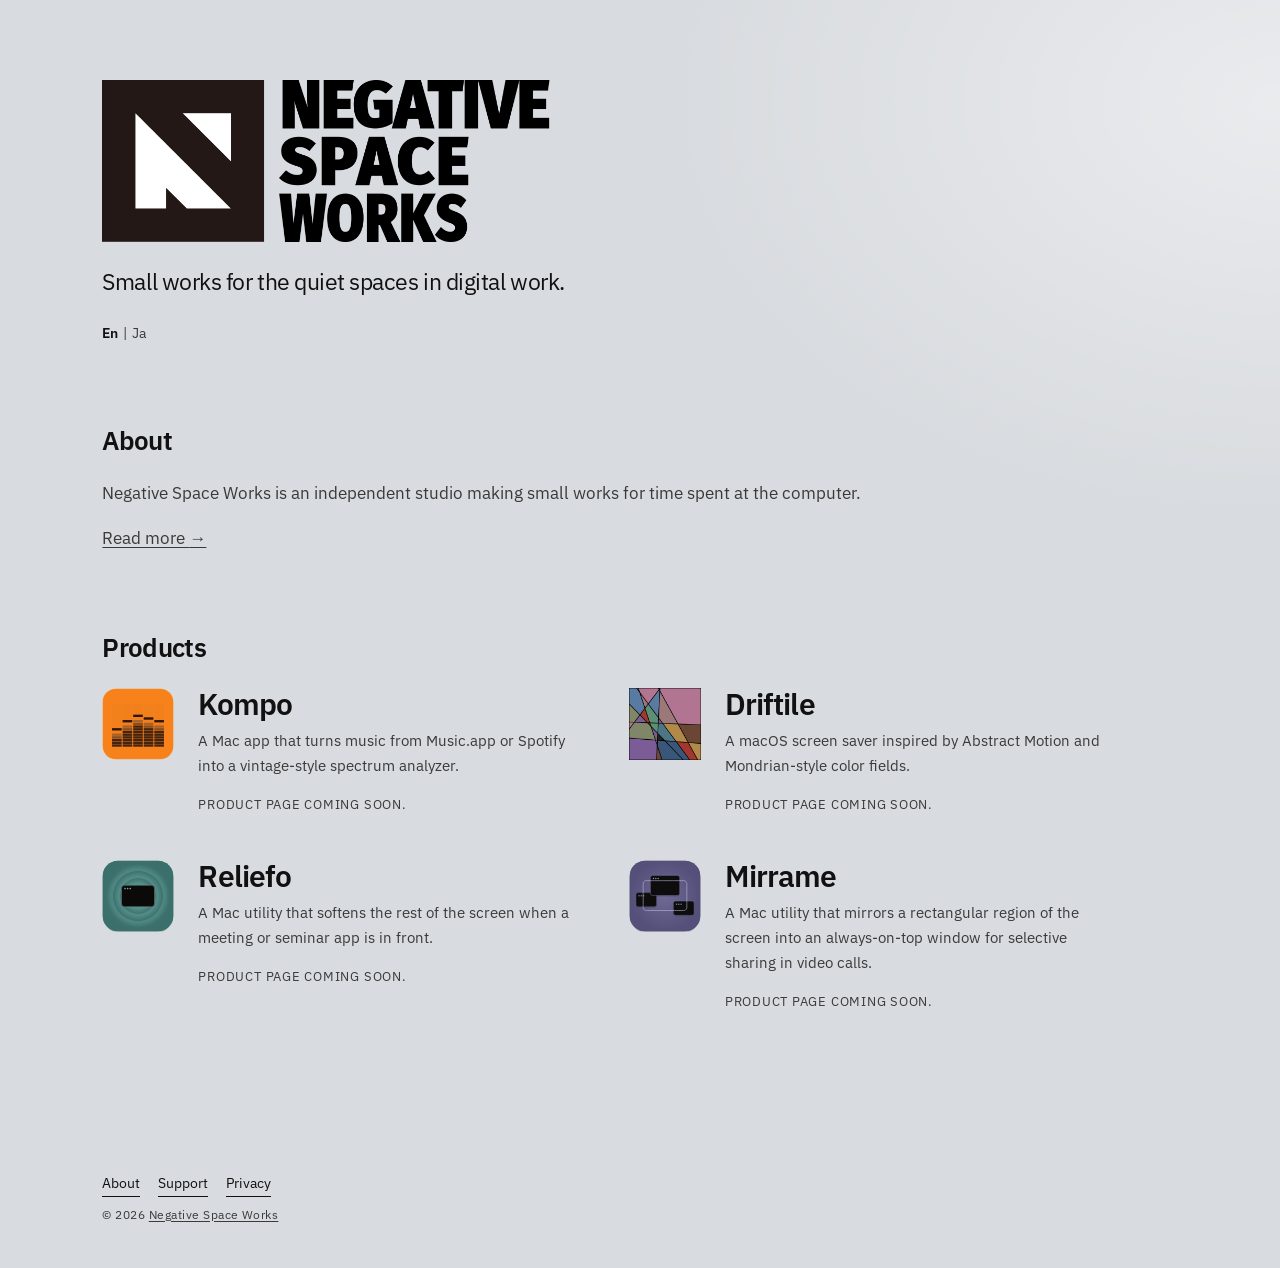
==== index.html @ 5bca942f "Prefer small works over software in studio identity copy. Align About and home teasers with the bran" ====
<!DOCTYPE html>
<html lang="en" data-locale="en">
<head>
  <meta charset="utf-8">
  <meta name="viewport" content="width=device-width, initial-scale=1">
  <title>Negative Space Works</title>
  <meta name="description" content="Negative Space Works makes small works for the quiet spaces in digital work.">
  <link rel="canonical" href="https://negativespace.works/">
  <meta property="og:type" content="website">
  <meta property="og:site_name" content="Negative Space Works">
  <meta property="og:title" content="Negative Space Works">
  <meta property="og:description" content="Small works for the quiet spaces in digital work.">
  <meta property="og:image" content="https://negativespace.works/assets/img/og-image.png">
  <meta property="og:url" content="https://negativespace.works/">
  <meta property="og:locale" content="en_US">
  <meta property="og:locale:alternate" content="ja_JP">
  <meta name="twitter:card" content="summary_large_image">
  <meta name="twitter:title" content="Negative Space Works">
  <meta name="twitter:description" content="Small works for the quiet spaces in digital work.">
  <meta name="twitter:image" content="https://negativespace.works/assets/img/og-image.png">
  <link rel="alternate" hreflang="en" href="https://negativespace.works/">
  <link rel="alternate" hreflang="ja" href="https://negativespace.works/ja/">
  <link rel="alternate" hreflang="x-default" href="https://negativespace.works/">
  <script type="application/ld+json">
  {
    "@context": "https://schema.org",
    "@graph": [
      {
        "@type": "Organization",
        "@id": "https://negativespace.works/#organization",
        "name": "Negative Space Works",
        "url": "https://negativespace.works/",
        "logo": "https://negativespace.works/assets/img/NSW-Icon.png",
        "email": "support@negativespace.works",
        "description": "Negative Space Works makes small works for the quiet spaces in digital work."
      },
      {
        "@type": "WebSite",
        "@id": "https://negativespace.works/#website",
        "url": "https://negativespace.works/",
        "name": "Negative Space Works",
        "inLanguage": ["en", "ja"],
        "publisher": { "@id": "https://negativespace.works/#organization" }
      },
      {
        "@type": "WebPage",
        "@id": "https://negativespace.works/#webpage",
        "url": "https://negativespace.works/",
        "name": "Negative Space Works",
        "description": "Negative Space Works makes small works for the quiet spaces in digital work.",
        "inLanguage": "en",
        "isPartOf": { "@id": "https://negativespace.works/#website" },
        "about": { "@id": "https://negativespace.works/#organization" }
      }
    ]
  }
  </script>
  <link rel="icon" href="/favicon.ico" sizes="48x48">
  <link rel="icon" href="/assets/img/favicon-32.png" type="image/png" sizes="32x32">
  <link rel="icon" href="/assets/img/favicon-16.png" type="image/png" sizes="16x16">
  <link rel="apple-touch-icon" href="/assets/img/apple-touch-icon.png">
  <link rel="preload" href="/assets/fonts/IBMPlexSans-Regular.woff2" as="font" type="font/woff2" crossorigin>
  <link rel="stylesheet" href="/assets/css/site.css?v=20260921-desktop3">
  <script src="/assets/js/lang.js"></script>
</head>
<body class="home">
  <main>
    <section class="hero" aria-labelledby="hero-title">
      <h1 class="visually-hidden" id="hero-title">Negative Space Works</h1>
      <img class="hero__logo" src="/assets/img/NSW-ThreeLine-Black.png" width="420" height="151" alt="">
      <p class="hero__subtitle">Small works for the quiet spaces in digital work.</p>
      <nav class="lang-switch lang-switch--hero" aria-label="Language">
        <span lang="en" aria-current="page">En</span>
        <span aria-hidden="true">|</span>
        <a href="/ja/" lang="ja" hreflang="ja" data-set-locale="ja">Ja</a>
      </nav>
    </section>

    <section class="section" aria-labelledby="about-heading">
      <h2 class="section__title" id="about-heading">About</h2>
      <p class="section__body">
        Negative Space Works is an independent studio making small works for time spent at the computer.
      </p>
      <p class="section__more"><a href="/about/">Read more <span aria-hidden="true">→</span></a></p>
    </section>

    <section class="section" aria-labelledby="products-heading">
      <h2 class="section__title" id="products-heading">Products</h2>
      <div class="products">
        <div class="product-row">
          <img class="product-row__icon" src="/assets/img/Kompo-Icon.svg" width="96" height="96" alt="">
          <div class="product-row__body">
            <h3 class="product-row__name">Kompo</h3>
            <p class="product-row__desc">A Mac app that turns music from Music.app or Spotify into a vintage-style spectrum analyzer.</p>
            <p class="product-row__status">Product page coming soon.</p>
          </div>
        </div>
        <div class="product-row">
          <img class="product-row__icon" src="/assets/img/Driftile-Icon.png" width="96" height="96" alt="">
          <div class="product-row__body">
            <h3 class="product-row__name">Driftile</h3>
            <p class="product-row__desc">A macOS screen saver inspired by Abstract Motion and Mondrian-style color fields.</p>
            <p class="product-row__status">Product page coming soon.</p>
          </div>
        </div>
        <div class="product-row">
          <img class="product-row__icon" src="/assets/img/Reliefo-Icon.svg" width="96" height="96" alt="">
          <div class="product-row__body">
            <h3 class="product-row__name">Reliefo</h3>
            <p class="product-row__desc">A Mac utility that softens the rest of the screen when a meeting or seminar app is in front.</p>
            <p class="product-row__status">Product page coming soon.</p>
          </div>
        </div>
        <div class="product-row">
          <img class="product-row__icon" src="/assets/img/Mirrame-Icon.svg" width="96" height="96" alt="">
          <div class="product-row__body">
            <h3 class="product-row__name">Mirrame</h3>
            <p class="product-row__desc">A Mac utility that mirrors a rectangular region of the screen into an always-on-top window for selective sharing in video calls.</p>
            <p class="product-row__status">Product page coming soon.</p>
          </div>
        </div>
      </div>
    </section>
  </main>

  <footer class="site-footer">
    <div class="site-footer__inner">
      <nav class="site-footer__nav" aria-label="Footer">
        <a href="/about/">About</a>
        <a href="/support/">Support</a>
        <a href="/privacy/">Privacy</a>
      </nav>
      <p class="site-footer__copy">© 2026 <a href="/">Negative Space Works</a></p>
    </div>
  </footer>
</body>
</html>
---- assets/css/site.css ----
@font-face {
  font-family: "IBM Plex Sans";
  font-style: normal;
  font-weight: 400;
  font-display: swap;
  src: url("/assets/fonts/IBMPlexSans-Regular.woff2") format("woff2");
}

@font-face {
  font-family: "IBM Plex Sans";
  font-style: normal;
  font-weight: 600;
  font-display: swap;
  src: url("/assets/fonts/IBMPlexSans-SemiBold.woff2") format("woff2");
}

:root {
  --color-bg: #d8dbdf;
  --color-ink: #111111;
  --color-muted: #3a3a3a;
  /* Left rail + content band; right void stays intentional but controlled */
  --rail: clamp(1.25rem, 6vw, 3.5rem);
  --void-right: clamp(1.25rem, 5vw, 2.5rem);
  --col: calc(100% - var(--rail) - var(--void-right));
  --space-xs: 0.5rem;
  --space-sm: 1rem;
  --space-md: 1.5rem;
  --space-lg: 2.75rem;
  --space-xl: 5rem;
  --measure: 40em;
}

*,
*::before,
*::after {
  box-sizing: border-box;
}

html {
  -webkit-text-size-adjust: 100%;
}

body {
  margin: 0;
  min-height: 100vh;
  display: flex;
  flex-direction: column;
  background-color: var(--color-bg);
  background-image: radial-gradient(
    ellipse 80% 55% at 100% 8%,
    rgba(255, 255, 255, 0.45),
    transparent 60%
  );
  color: var(--color-ink);
  font-family: "IBM Plex Sans", -apple-system, BlinkMacSystemFont, sans-serif;
  font-size: 1.0625rem;
  line-height: 1.65;
}

img {
  max-width: 100%;
  height: auto;
  display: block;
}

a {
  color: inherit;
}

a:hover {
  text-decoration-thickness: 2px;
}

/* Shared left rail — void opens to the right */
.site-masthead__inner,
main,
.site-footer__inner {
  width: var(--col);
  max-width: none;
  margin: 0;
  margin-left: var(--rail);
  padding-inline: 0;
}

.site-masthead__home {
  display: inline-block;
  text-decoration: none;
}

.site-masthead {
  padding: var(--space-lg) 0 var(--space-sm);
}

.site-masthead__inner {
  display: flex;
  flex-direction: column;
  align-items: flex-start;
  gap: var(--space-sm);
}

.site-masthead__logo {
  height: 22px;
  width: auto;
  max-width: none;
}

.lang-switch {
  display: flex;
  align-items: center;
  gap: 0.35em;
  flex-shrink: 0;
  font-size: 0.875rem;
  color: var(--color-muted);
}

.lang-switch a {
  color: var(--color-muted);
  text-decoration: none;
}

.lang-switch a:hover {
  color: var(--color-ink);
  text-decoration: underline;
  text-underline-offset: 0.15em;
}

.lang-switch [aria-current="page"] {
  color: var(--color-ink);
  font-weight: 600;
}

.lang-switch--hero {
  margin-top: var(--space-md);
}

html[lang="ja"] body {
  font-family: "IBM Plex Sans", "Hiragino Sans", "Hiragino Kaku Gothic ProN", sans-serif;
}

main {
  flex: 1;
  padding-block: var(--space-md) var(--space-xl);
}

.home main {
  padding-top: var(--space-xl);
}

.hero {
  text-align: left;
  margin-bottom: var(--space-xl);
}

.hero__logo {
  width: min(24rem, 100%);
  height: auto;
  max-width: none;
  margin: 0 0 var(--space-md);
}

.hero__subtitle {
  margin: 0;
  font-size: clamp(1.15rem, 2.4vw, 1.45rem);
  font-weight: 400;
  line-height: 1.35;
  letter-spacing: -0.02em;
  color: var(--color-ink);
  max-width: 28em;
}

.visually-hidden {
  position: absolute;
  width: 1px;
  height: 1px;
  padding: 0;
  margin: -1px;
  overflow: hidden;
  clip: rect(0, 0, 0, 0);
  white-space: nowrap;
  border: 0;
}

.page-title {
  margin: var(--space-md) 0 var(--space-lg);
  font-size: clamp(1.5rem, 4vw, 2.25rem);
  font-weight: 600;
  letter-spacing: -0.03em;
  line-height: 1.1;
}

.prose p,
.prose ul {
  margin: 0 0 var(--space-sm);
  color: var(--color-muted);
}

.prose {
  max-width: var(--measure);
}

.prose p:last-child,
.prose ul:last-child {
  margin-bottom: 0;
}

.prose ul {
  padding-left: 1.25rem;
}

.prose a {
  text-decoration: underline;
  text-underline-offset: 0.15em;
}

.section {
  margin-bottom: var(--space-xl);
}

.section:last-of-type {
  margin-bottom: 0;
}

.section__title {
  margin: 0 0 var(--space-md);
  font-size: clamp(1.15rem, 2.8vw, 1.65rem);
  font-weight: 600;
  letter-spacing: -0.025em;
  line-height: 1.2;
  color: var(--color-ink);
}

.section__body {
  margin: 0;
  color: var(--color-muted);
  font-size: 1.05rem;
  max-width: var(--measure);
}

.section__more {
  margin: var(--space-sm) 0 0;
}

.section__more a {
  color: var(--color-muted);
  text-underline-offset: 0.15em;
}

.products {
  display: grid;
  gap: var(--space-lg);
}

.product-row {
  display: grid;
  gap: var(--space-sm);
  padding: 0;
}

img.product-row__icon {
  width: 72px;
  height: 72px;
  max-width: none;
}

.product-row__body {
  min-width: 0;
}

.product-row__name {
  margin: 0 0 var(--space-xs);
  font-size: clamp(1.5rem, 3vw, 1.85rem);
  font-weight: 600;
  letter-spacing: -0.03em;
  line-height: 1.1;
}

.product-row__desc {
  margin: 0 0 var(--space-sm);
  font-size: 0.95rem;
  color: var(--color-muted);
}

.product-row__status {
  margin: 0;
  font-size: 0.8rem;
  letter-spacing: 0.06em;
  text-transform: uppercase;
  color: var(--color-muted);
  font-style: normal;
}

.site-footer {
  padding: var(--space-xl) 0 var(--space-lg);
}

.site-footer__inner {
  display: flex;
  flex-direction: column;
  align-items: flex-start;
  text-align: left;
  gap: var(--space-xs);
}

.site-footer__copy {
  margin: 0;
  font-size: 0.75rem;
  letter-spacing: 0.04em;
  color: var(--color-muted);
}

.site-footer__copy a {
  color: inherit;
  text-decoration: underline;
  text-underline-offset: 0.15em;
}

.site-footer__nav {
  display: flex;
  flex-wrap: wrap;
  align-items: center;
  column-gap: 1.1rem;
  row-gap: 0.5rem;
  font-size: 0.875rem;
}

.site-footer__nav a {
  color: var(--color-ink);
  text-decoration: none;
  border-bottom: 1px solid currentColor;
}

.site-footer__nav a:hover,
.site-footer__nav a:focus-visible {
  border-bottom-width: 2px;
  outline: none;
}

@media (min-width: 900px) {
  :root {
    --rail: clamp(2rem, 7vw, 5.5rem);
    --void-right: clamp(2.5rem, 12vw, 8rem);
    --measure: 46em;
  }

  .hero__logo {
    width: min(28rem, 100%);
  }

  .product-row {
    grid-template-columns: 72px 1fr;
    gap: var(--space-md);
    align-items: start;
  }
}

/* Wide desktop: content band grows with the viewport; products claim the right half */
@media (min-width: 1100px) {
  :root {
    --rail: clamp(2.5rem, 8vw, 6.5rem);
    --void-right: clamp(3rem, 14vw, 11rem);
    --measure: 50em;
  }

  .products {
    grid-template-columns: 1fr 1fr;
    column-gap: clamp(2rem, 4vw, 3.5rem);
    row-gap: var(--space-lg);
  }

  .product-row {
    grid-template-columns: 72px 1fr;
  }
}

@media (min-width: 1400px) {
  :root {
    --rail: clamp(3rem, 8vw, 7rem);
    --void-right: clamp(4rem, 12vw, 14rem);
    --measure: 52em;
  }
}
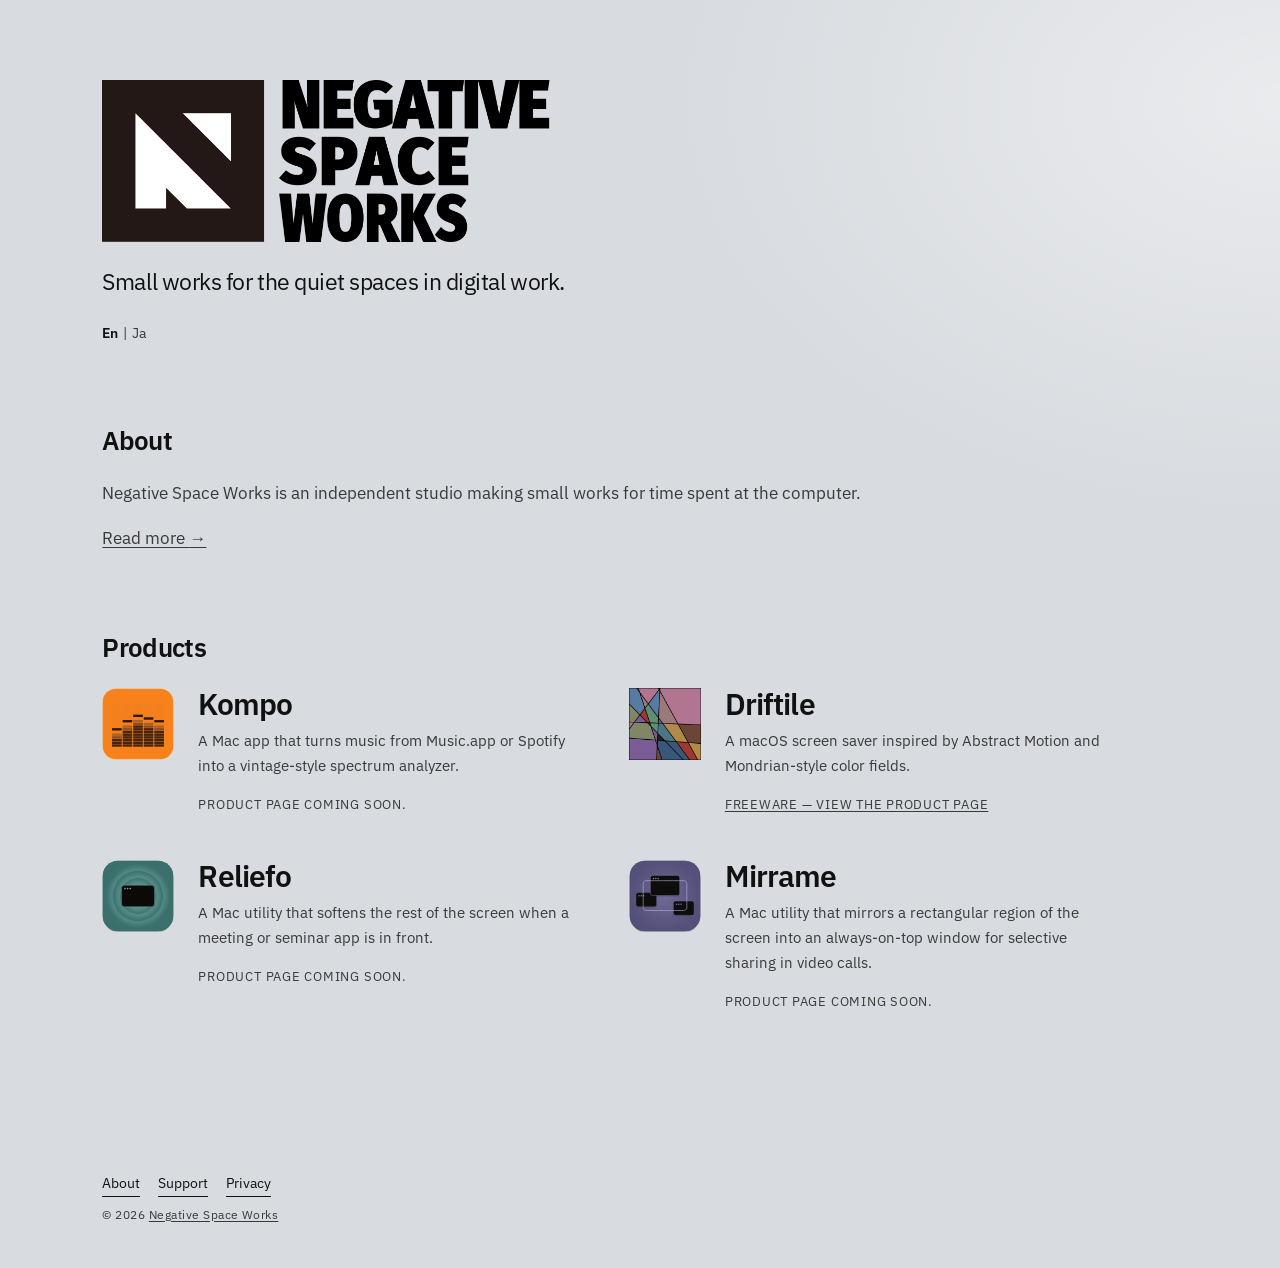
==== commit 9b3fbc8f: "Merge main into Driftile 2.0.4 and make the page publish-ready. Bring sitemap, robots, GSC verificat" ====
--- a/index.html
+++ b/index.html
@@ -95,14 +95,14 @@
             <p class="product-row__status">Product page coming soon.</p>
           </div>
         </div>
-        <div class="product-row">
+        <a class="product-row" href="/driftile/">
           <img class="product-row__icon" src="/assets/img/Driftile-Icon.png" width="96" height="96" alt="">
           <div class="product-row__body">
             <h3 class="product-row__name">Driftile</h3>
             <p class="product-row__desc">A macOS screen saver inspired by Abstract Motion and Mondrian-style color fields.</p>
-            <p class="product-row__status">Product page coming soon.</p>
+            <p class="product-row__status">Freeware — view the product page</p>
           </div>
-        </div>
+        </a>
         <div class="product-row">
           <img class="product-row__icon" src="/assets/img/Reliefo-Icon.svg" width="96" height="96" alt="">
           <div class="product-row__body">
--- a/assets/css/site.css
+++ b/assets/css/site.css
@@ -289,6 +289,27 @@
   font-style: normal;
 }
 
+a.product-row {
+  text-decoration: none;
+  color: inherit;
+}
+
+a.product-row:hover .product-row__name,
+a.product-row:focus-visible .product-row__name {
+  text-decoration: underline;
+  text-underline-offset: 0.12em;
+}
+
+a.product-row:focus-visible {
+  outline: 2px solid var(--color-ink);
+  outline-offset: 4px;
+}
+
+a.product-row .product-row__status {
+  text-decoration: underline;
+  text-underline-offset: 0.15em;
+}
+
 .site-footer {
   padding: var(--space-xl) 0 var(--space-lg);
 }
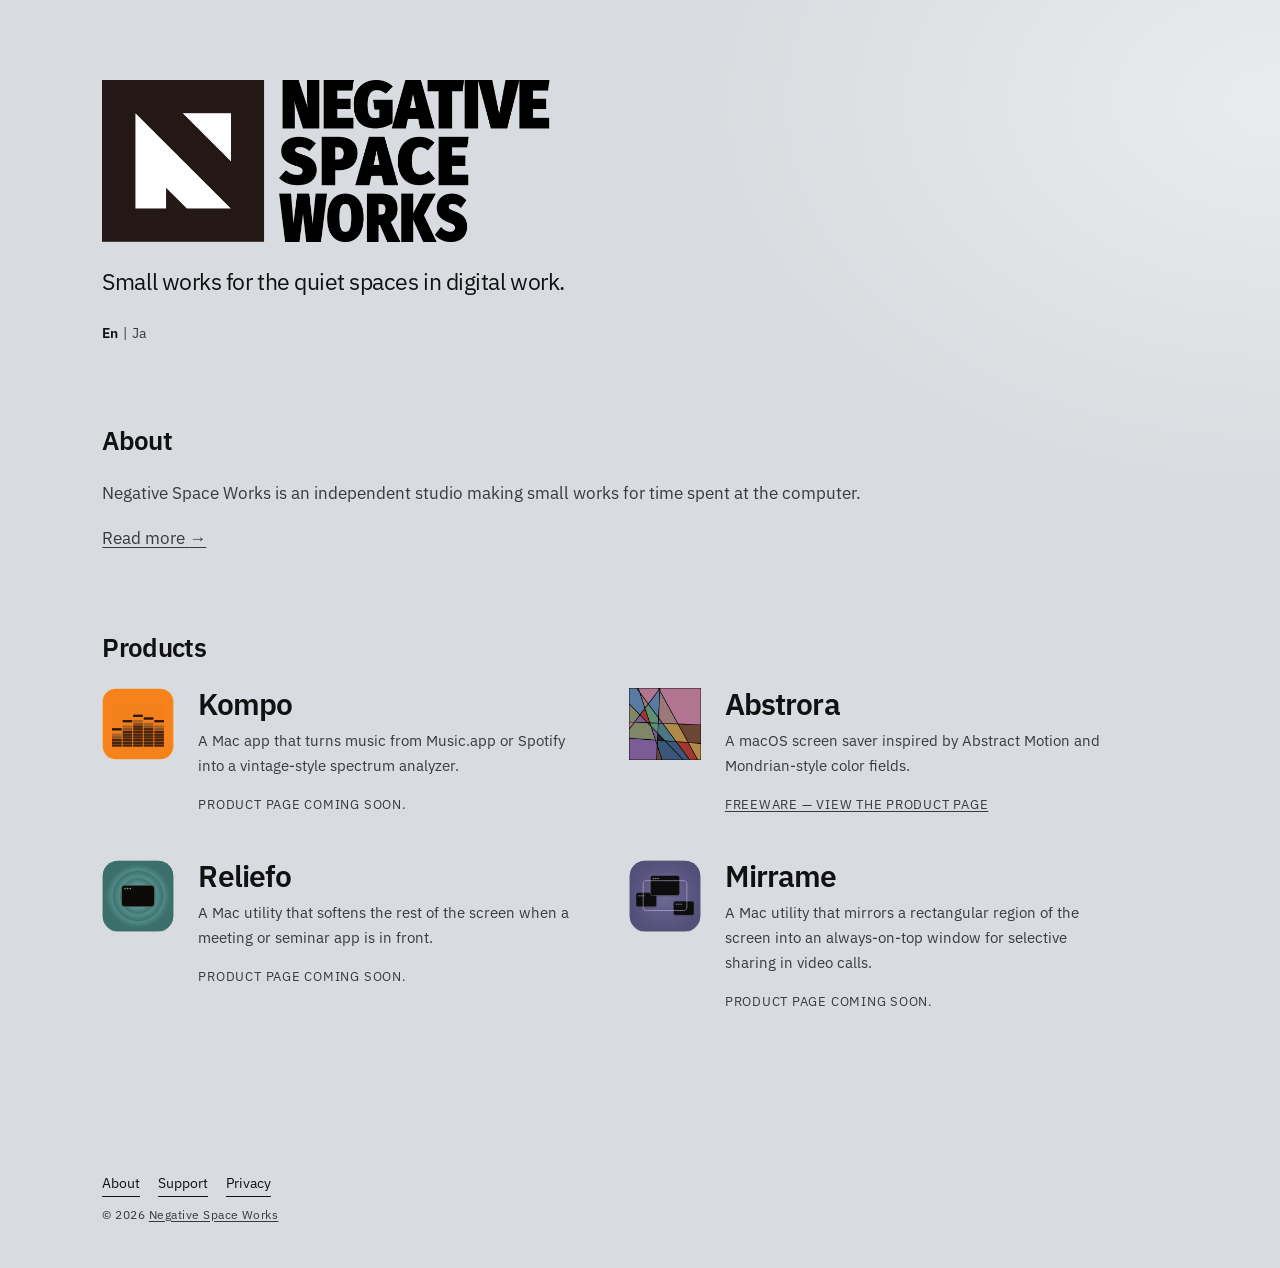
==== commit 40addfd4: "Rename Driftile to Abstrora on the site. Move product pages to /abstrora/, ship Abstrora-v2.1.0.zip " ====
--- a/index.html
+++ b/index.html
@@ -95,10 +95,10 @@
             <p class="product-row__status">Product page coming soon.</p>
           </div>
         </div>
-        <a class="product-row" href="/driftile/">
-          <img class="product-row__icon" src="/assets/img/Driftile-Icon.png" width="96" height="96" alt="">
+        <a class="product-row" href="/abstrora/">
+          <img class="product-row__icon" src="/assets/img/Abstrora-Icon.png" width="96" height="96" alt="">
           <div class="product-row__body">
-            <h3 class="product-row__name">Driftile</h3>
+            <h3 class="product-row__name">Abstrora</h3>
             <p class="product-row__desc">A macOS screen saver inspired by Abstract Motion and Mondrian-style color fields.</p>
             <p class="product-row__status">Freeware — view the product page</p>
           </div>
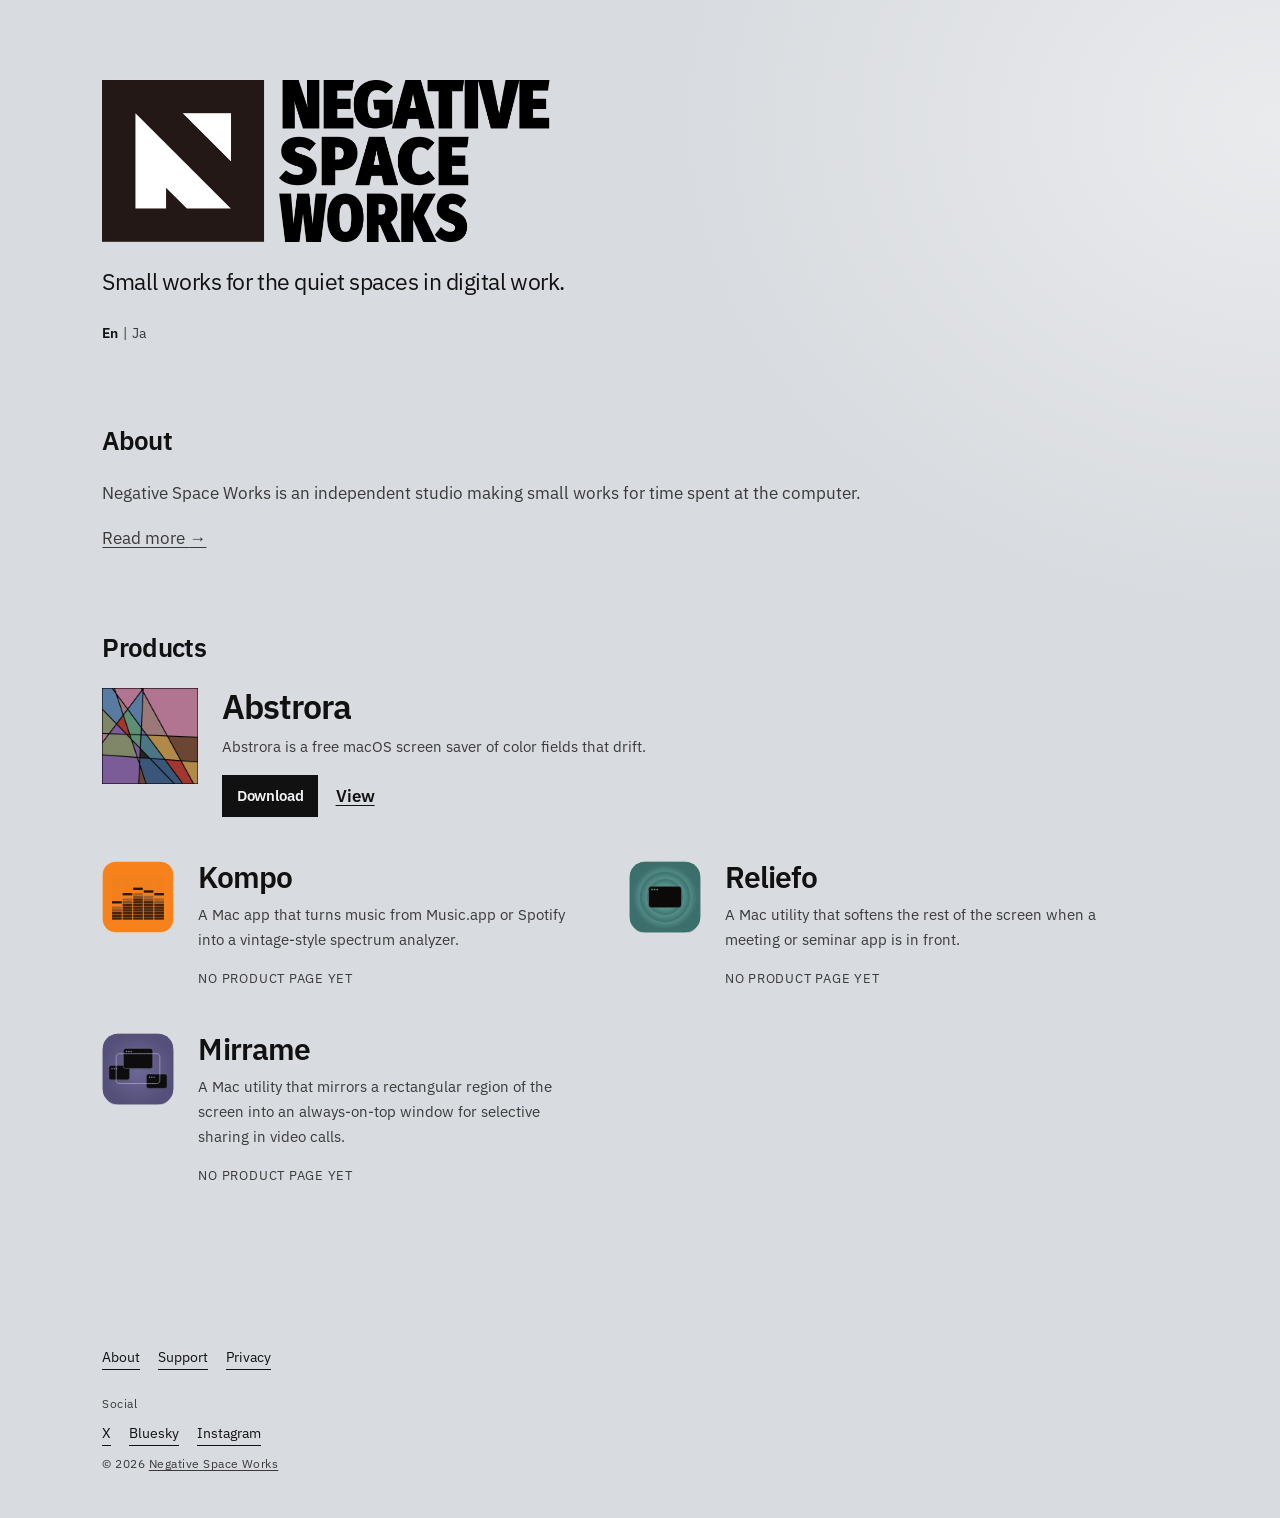
==== commit a16ae1f1: "Update public copy for the free Abstrora download. Replace freeware wording, add the download path, " ====
--- a/index.html
+++ b/index.html
@@ -60,7 +60,7 @@
   <link rel="icon" href="/assets/img/favicon-16.png" type="image/png" sizes="16x16">
   <link rel="apple-touch-icon" href="/assets/img/apple-touch-icon.png">
   <link rel="preload" href="/assets/fonts/IBMPlexSans-Regular.woff2" as="font" type="font/woff2" crossorigin>
-  <link rel="stylesheet" href="/assets/css/site.css?v=20260921-desktop3">
+  <link rel="stylesheet" href="/assets/css/site.css?v=20261006-copy1">
   <script src="/assets/js/lang.js"></script>
 </head>
 <body class="home">
@@ -87,28 +87,31 @@
     <section class="section" aria-labelledby="products-heading">
       <h2 class="section__title" id="products-heading">Products</h2>
       <div class="products">
+        <div class="product-row product-row--lead">
+          <img class="product-row__icon" src="/assets/img/Abstrora-Icon.png" width="96" height="96" alt="">
+          <div class="product-row__body">
+            <h3 class="product-row__name">Abstrora</h3>
+            <p class="product-row__desc">Abstrora is a free macOS screen saver of color fields that drift.</p>
+            <p class="product-row__actions">
+              <a class="button" href="/abstrora/#download">Download</a>
+              <a class="product-row__view" href="/abstrora/">View</a>
+            </p>
+          </div>
+        </div>
         <div class="product-row">
           <img class="product-row__icon" src="/assets/img/Kompo-Icon.svg" width="96" height="96" alt="">
           <div class="product-row__body">
             <h3 class="product-row__name">Kompo</h3>
             <p class="product-row__desc">A Mac app that turns music from Music.app or Spotify into a vintage-style spectrum analyzer.</p>
-            <p class="product-row__status">Product page coming soon.</p>
+            <p class="product-row__status">No product page yet</p>
           </div>
         </div>
-        <a class="product-row" href="/abstrora/">
-          <img class="product-row__icon" src="/assets/img/Abstrora-Icon.png" width="96" height="96" alt="">
-          <div class="product-row__body">
-            <h3 class="product-row__name">Abstrora</h3>
-            <p class="product-row__desc">A macOS screen saver inspired by Abstract Motion and Mondrian-style color fields.</p>
-            <p class="product-row__status">Freeware — view the product page</p>
-          </div>
-        </a>
         <div class="product-row">
           <img class="product-row__icon" src="/assets/img/Reliefo-Icon.svg" width="96" height="96" alt="">
           <div class="product-row__body">
             <h3 class="product-row__name">Reliefo</h3>
             <p class="product-row__desc">A Mac utility that softens the rest of the screen when a meeting or seminar app is in front.</p>
-            <p class="product-row__status">Product page coming soon.</p>
+            <p class="product-row__status">No product page yet</p>
           </div>
         </div>
         <div class="product-row">
@@ -116,7 +119,7 @@
           <div class="product-row__body">
             <h3 class="product-row__name">Mirrame</h3>
             <p class="product-row__desc">A Mac utility that mirrors a rectangular region of the screen into an always-on-top window for selective sharing in video calls.</p>
-            <p class="product-row__status">Product page coming soon.</p>
+            <p class="product-row__status">No product page yet</p>
           </div>
         </div>
       </div>
@@ -130,6 +133,12 @@
         <a href="/support/">Support</a>
         <a href="/privacy/">Privacy</a>
       </nav>
+      <p class="site-footer__label">Social</p>
+      <nav class="site-footer__social" aria-label="Social">
+        <a href="https://x.com/negativespace_w">X</a>
+        <a href="https://bsky.app/profile/negativespaceworks.bsky.social">Bluesky</a>
+        <a href="https://www.instagram.com/negativespaceworks/">Instagram</a>
+      </nav>
       <p class="site-footer__copy">© 2026 <a href="/">Negative Space Works</a></p>
     </div>
   </footer>
--- a/assets/css/site.css
+++ b/assets/css/site.css
@@ -289,6 +289,50 @@
   font-style: normal;
 }
 
+.product-row__actions {
+  display: flex;
+  flex-wrap: wrap;
+  align-items: center;
+  gap: 0.75rem 1.1rem;
+  margin: 0;
+}
+
+.product-row__actions .button {
+  display: inline-block;
+  padding: 0.55rem 0.9rem;
+  background: var(--color-ink);
+  color: #f2f3f5;
+  text-decoration: none;
+  font-weight: 600;
+  font-size: 0.95rem;
+  letter-spacing: -0.01em;
+}
+
+.product-row__actions .button:hover {
+  text-decoration: none;
+  opacity: 0.88;
+}
+
+.product-row__actions .button:focus-visible {
+  outline: 2px solid var(--color-ink);
+  outline-offset: 3px;
+}
+
+.product-row__view {
+  color: var(--color-ink);
+  font-weight: 600;
+  text-underline-offset: 0.15em;
+}
+
+.product-row--lead .product-row__name {
+  font-size: clamp(1.75rem, 3.4vw, 2.15rem);
+}
+
+.product-row--lead img.product-row__icon {
+  width: 96px;
+  height: 96px;
+}
+
 a.product-row {
   text-decoration: none;
   color: inherit;
@@ -356,6 +400,34 @@
   outline: none;
 }
 
+.site-footer__label {
+  margin: var(--space-sm) 0 0;
+  font-size: 0.75rem;
+  letter-spacing: 0.04em;
+  color: var(--color-muted);
+}
+
+.site-footer__social {
+  display: flex;
+  flex-wrap: wrap;
+  align-items: center;
+  column-gap: 1.1rem;
+  row-gap: 0.5rem;
+  font-size: 0.875rem;
+}
+
+.site-footer__social a {
+  color: var(--color-ink);
+  text-decoration: none;
+  border-bottom: 1px solid currentColor;
+}
+
+.site-footer__social a:hover,
+.site-footer__social a:focus-visible {
+  border-bottom-width: 2px;
+  outline: none;
+}
+
 @media (min-width: 900px) {
   :root {
     --rail: clamp(2rem, 7vw, 5.5rem);
@@ -371,6 +443,10 @@
     grid-template-columns: 72px 1fr;
     gap: var(--space-md);
     align-items: start;
+  }
+
+  .product-row--lead {
+    grid-template-columns: 96px 1fr;
   }
 }
 
@@ -391,6 +467,11 @@
   .product-row {
     grid-template-columns: 72px 1fr;
   }
+
+  .product-row--lead {
+    grid-column: 1 / -1;
+    grid-template-columns: 96px 1fr;
+  }
 }
 
 @media (min-width: 1400px) {
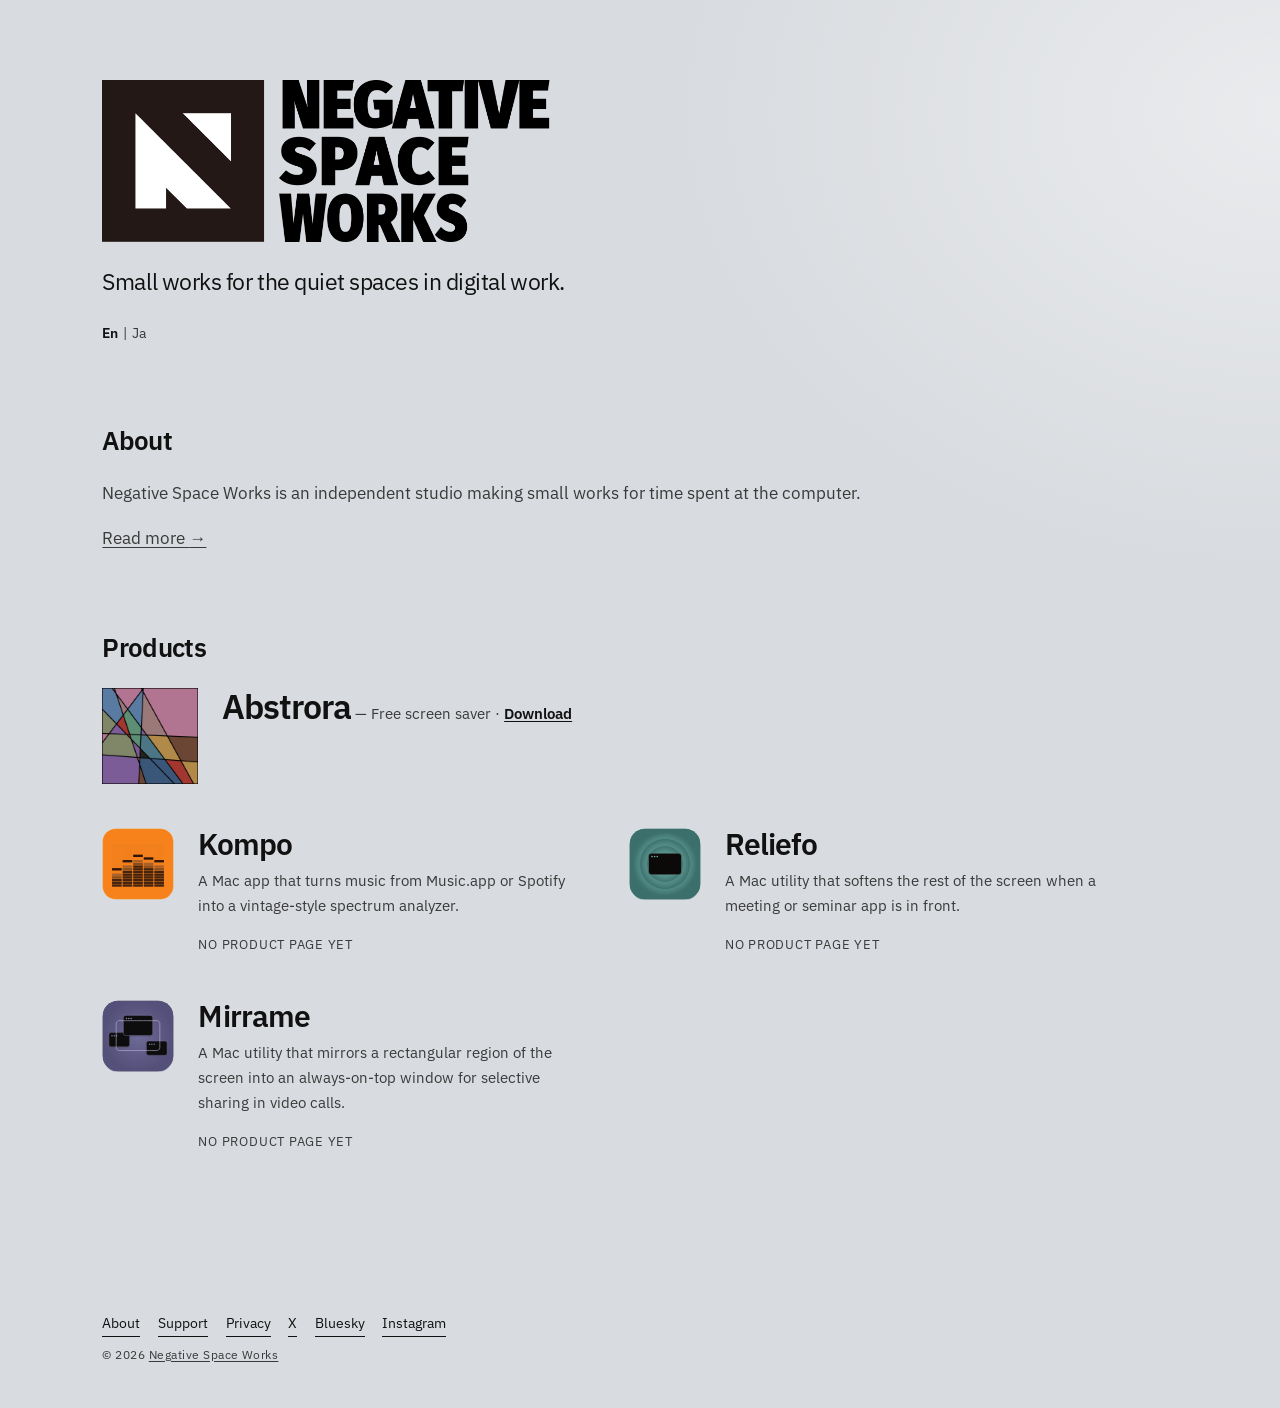
==== commit f575a7ba: "Keep footer social on the page-link row and simplify Abstrora follow-ups. The FAQ is prose and ends " ====
--- a/index.html
+++ b/index.html
@@ -60,7 +60,7 @@
   <link rel="icon" href="/assets/img/favicon-16.png" type="image/png" sizes="16x16">
   <link rel="apple-touch-icon" href="/assets/img/apple-touch-icon.png">
   <link rel="preload" href="/assets/fonts/IBMPlexSans-Regular.woff2" as="font" type="font/woff2" crossorigin>
-  <link rel="stylesheet" href="/assets/css/site.css?v=20261006-copy1">
+  <link rel="stylesheet" href="/assets/css/site.css?v=20261006-copy2">
   <script src="/assets/js/lang.js"></script>
 </head>
 <body class="home">
@@ -90,12 +90,7 @@
         <div class="product-row product-row--lead">
           <img class="product-row__icon" src="/assets/img/Abstrora-Icon.png" width="96" height="96" alt="">
           <div class="product-row__body">
-            <h3 class="product-row__name">Abstrora</h3>
-            <p class="product-row__desc">Abstrora is a free macOS screen saver of color fields that drift.</p>
-            <p class="product-row__actions">
-              <a class="button" href="/abstrora/#download">Download</a>
-              <a class="product-row__view" href="/abstrora/">View</a>
-            </p>
+            <h3 class="product-row__name"><a href="/abstrora/">Abstrora</a><span class="product-row__tag"> — Free screen saver · <a href="/abstrora/#download">Download</a></span></h3>
           </div>
         </div>
         <div class="product-row">
@@ -132,9 +127,6 @@
         <a href="/about/">About</a>
         <a href="/support/">Support</a>
         <a href="/privacy/">Privacy</a>
-      </nav>
-      <p class="site-footer__label">Social</p>
-      <nav class="site-footer__social" aria-label="Social">
         <a href="https://x.com/negativespace_w">X</a>
         <a href="https://bsky.app/profile/negativespaceworks.bsky.social">Bluesky</a>
         <a href="https://www.instagram.com/negativespaceworks/">Instagram</a>
--- a/assets/css/site.css
+++ b/assets/css/site.css
@@ -289,39 +289,34 @@
   font-style: normal;
 }
 
-.product-row__actions {
-  display: flex;
-  flex-wrap: wrap;
-  align-items: center;
-  gap: 0.75rem 1.1rem;
-  margin: 0;
-}
-
-.product-row__actions .button {
-  display: inline-block;
-  padding: 0.55rem 0.9rem;
-  background: var(--color-ink);
-  color: #f2f3f5;
+.product-row__name a {
+  color: inherit;
   text-decoration: none;
-  font-weight: 600;
+}
+
+.product-row__name a:hover,
+.product-row__name a:focus-visible {
+  text-decoration: underline;
+  text-underline-offset: 0.12em;
+}
+
+.product-row__tag {
   font-size: 0.95rem;
-  letter-spacing: -0.01em;
-}
-
-.product-row__actions .button:hover {
-  text-decoration: none;
-  opacity: 0.88;
-}
-
-.product-row__actions .button:focus-visible {
+  font-weight: 400;
+  letter-spacing: 0;
+  color: var(--color-muted);
+}
+
+.product-row__tag a {
+  color: var(--color-ink);
+  font-weight: 600;
+  text-decoration: underline;
+  text-underline-offset: 0.15em;
+}
+
+.product-row__tag a:focus-visible {
   outline: 2px solid var(--color-ink);
   outline-offset: 3px;
-}
-
-.product-row__view {
-  color: var(--color-ink);
-  font-weight: 600;
-  text-underline-offset: 0.15em;
 }
 
 .product-row--lead .product-row__name {
@@ -400,34 +395,6 @@
   outline: none;
 }
 
-.site-footer__label {
-  margin: var(--space-sm) 0 0;
-  font-size: 0.75rem;
-  letter-spacing: 0.04em;
-  color: var(--color-muted);
-}
-
-.site-footer__social {
-  display: flex;
-  flex-wrap: wrap;
-  align-items: center;
-  column-gap: 1.1rem;
-  row-gap: 0.5rem;
-  font-size: 0.875rem;
-}
-
-.site-footer__social a {
-  color: var(--color-ink);
-  text-decoration: none;
-  border-bottom: 1px solid currentColor;
-}
-
-.site-footer__social a:hover,
-.site-footer__social a:focus-visible {
-  border-bottom-width: 2px;
-  outline: none;
-}
-
 @media (min-width: 900px) {
   :root {
     --rail: clamp(2rem, 7vw, 5.5rem);
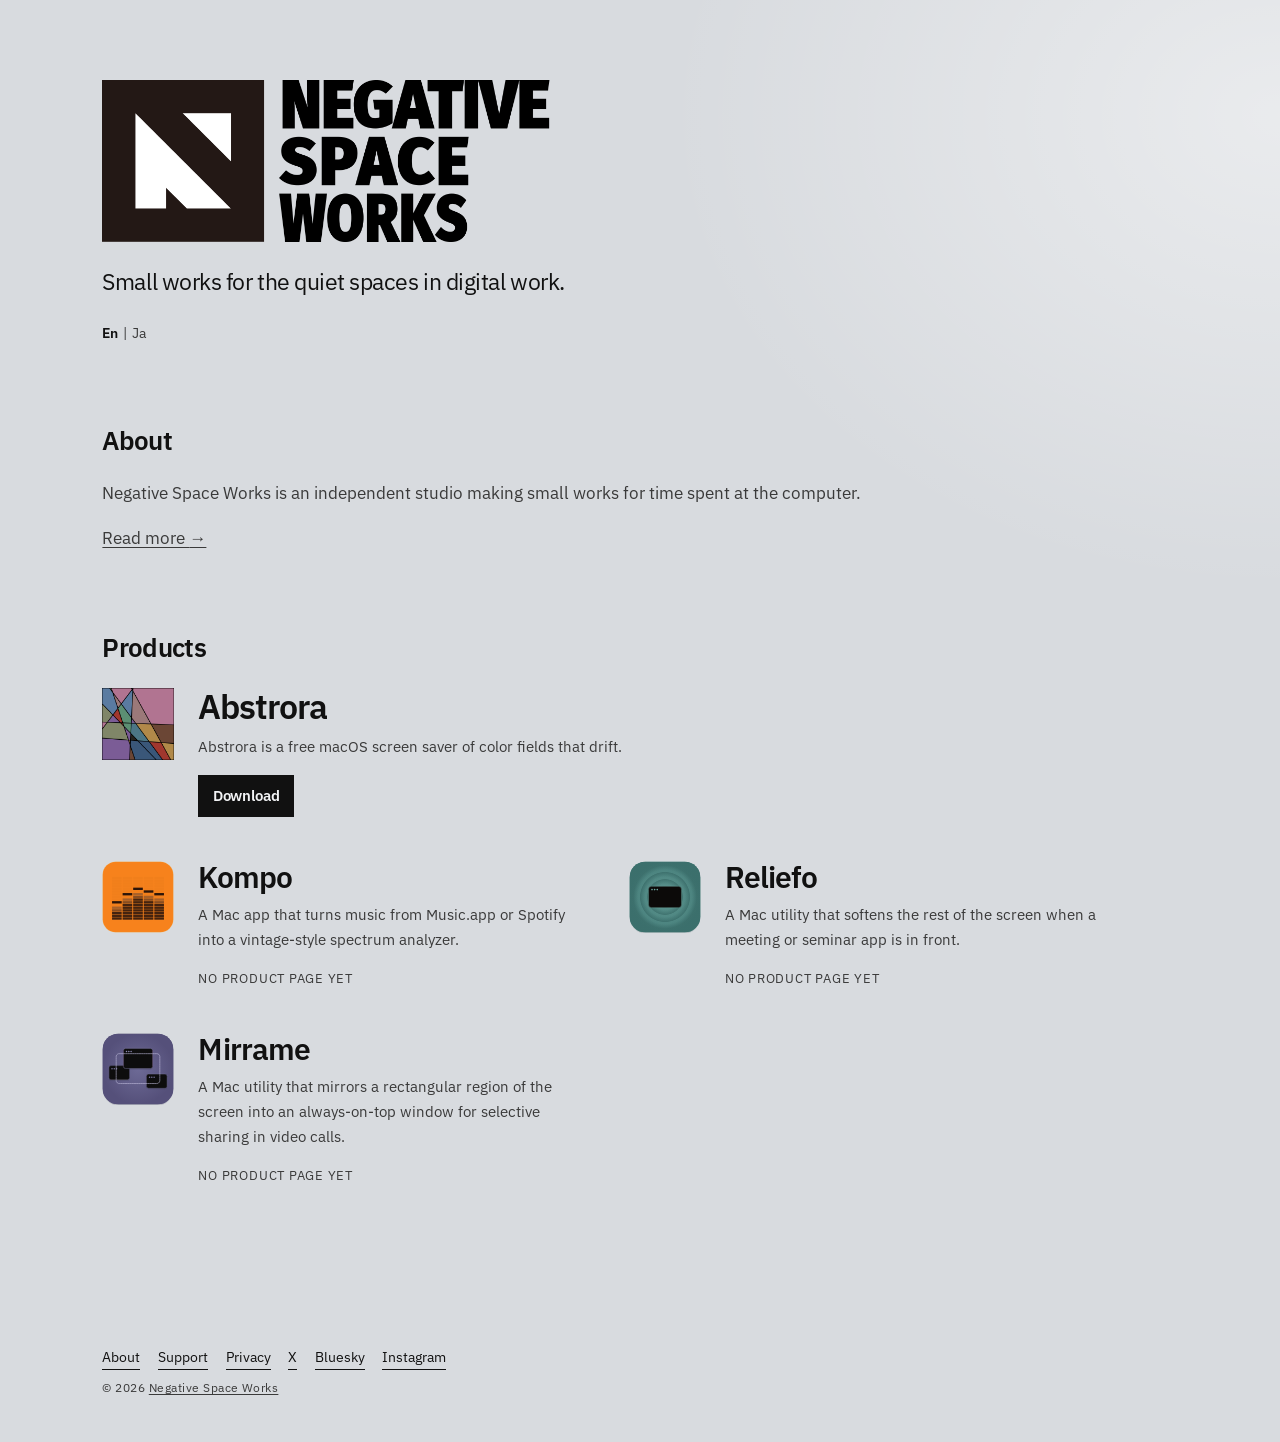
==== commit 51e6ee65: "Restore the Abstrora homepage description under the product name. The sentence is the one from the f" ====
--- a/index.html
+++ b/index.html
@@ -60,7 +60,7 @@
   <link rel="icon" href="/assets/img/favicon-16.png" type="image/png" sizes="16x16">
   <link rel="apple-touch-icon" href="/assets/img/apple-touch-icon.png">
   <link rel="preload" href="/assets/fonts/IBMPlexSans-Regular.woff2" as="font" type="font/woff2" crossorigin>
-  <link rel="stylesheet" href="/assets/css/site.css?v=20261006-copy2">
+  <link rel="stylesheet" href="/assets/css/site.css?v=20261006-copy5">
   <script src="/assets/js/lang.js"></script>
 </head>
 <body class="home">
@@ -88,9 +88,13 @@
       <h2 class="section__title" id="products-heading">Products</h2>
       <div class="products">
         <div class="product-row product-row--lead">
-          <img class="product-row__icon" src="/assets/img/Abstrora-Icon.png" width="96" height="96" alt="">
+          <a class="product-row__icon-link" href="/abstrora/" aria-hidden="true" tabindex="-1"><img class="product-row__icon" src="/assets/img/Abstrora-Icon.png" width="96" height="96" alt=""></a>
           <div class="product-row__body">
-            <h3 class="product-row__name"><a href="/abstrora/">Abstrora</a><span class="product-row__tag"> — Free screen saver · <a href="/abstrora/#download">Download</a></span></h3>
+            <h3 class="product-row__name"><a href="/abstrora/">Abstrora</a></h3>
+            <p class="product-row__desc">Abstrora is a free macOS screen saver of color fields that drift.</p>
+            <p class="product-row__actions">
+              <a class="button" href="/abstrora/#download">Download</a>
+            </p>
           </div>
         </div>
         <div class="product-row">
--- a/assets/css/site.css
+++ b/assets/css/site.css
@@ -262,6 +262,20 @@
   max-width: none;
 }
 
+a.product-row__icon-link {
+  display: block;
+  width: max-content;
+  color: inherit;
+  text-decoration: none;
+  line-height: 0;
+}
+
+a.product-row__icon-link:hover,
+a.product-row__icon-link:focus {
+  outline: none;
+  text-decoration: none;
+}
+
 .product-row__body {
   min-width: 0;
 }
@@ -300,32 +314,36 @@
   text-underline-offset: 0.12em;
 }
 
-.product-row__tag {
+.product-row__actions {
+  display: flex;
+  flex-wrap: wrap;
+  align-items: center;
+  margin: 0;
+}
+
+.product-row__actions .button {
+  display: inline-block;
+  padding: 0.55rem 0.9rem;
+  background: var(--color-ink);
+  color: #f2f3f5;
+  text-decoration: none;
+  font-weight: 600;
   font-size: 0.95rem;
-  font-weight: 400;
-  letter-spacing: 0;
-  color: var(--color-muted);
-}
-
-.product-row__tag a {
-  color: var(--color-ink);
-  font-weight: 600;
-  text-decoration: underline;
-  text-underline-offset: 0.15em;
-}
-
-.product-row__tag a:focus-visible {
+  letter-spacing: -0.01em;
+}
+
+.product-row__actions .button:hover {
+  text-decoration: none;
+  opacity: 0.88;
+}
+
+.product-row__actions .button:focus-visible {
   outline: 2px solid var(--color-ink);
   outline-offset: 3px;
 }
 
 .product-row--lead .product-row__name {
   font-size: clamp(1.75rem, 3.4vw, 2.15rem);
-}
-
-.product-row--lead img.product-row__icon {
-  width: 96px;
-  height: 96px;
 }
 
 a.product-row {
@@ -410,10 +428,6 @@
     grid-template-columns: 72px 1fr;
     gap: var(--space-md);
     align-items: start;
-  }
-
-  .product-row--lead {
-    grid-template-columns: 96px 1fr;
   }
 }
 
@@ -431,13 +445,13 @@
     row-gap: var(--space-lg);
   }
 
-  .product-row {
+  .product-row,
+  .product-row--lead {
     grid-template-columns: 72px 1fr;
   }
 
   .product-row--lead {
     grid-column: 1 / -1;
-    grid-template-columns: 96px 1fr;
   }
 }
 
